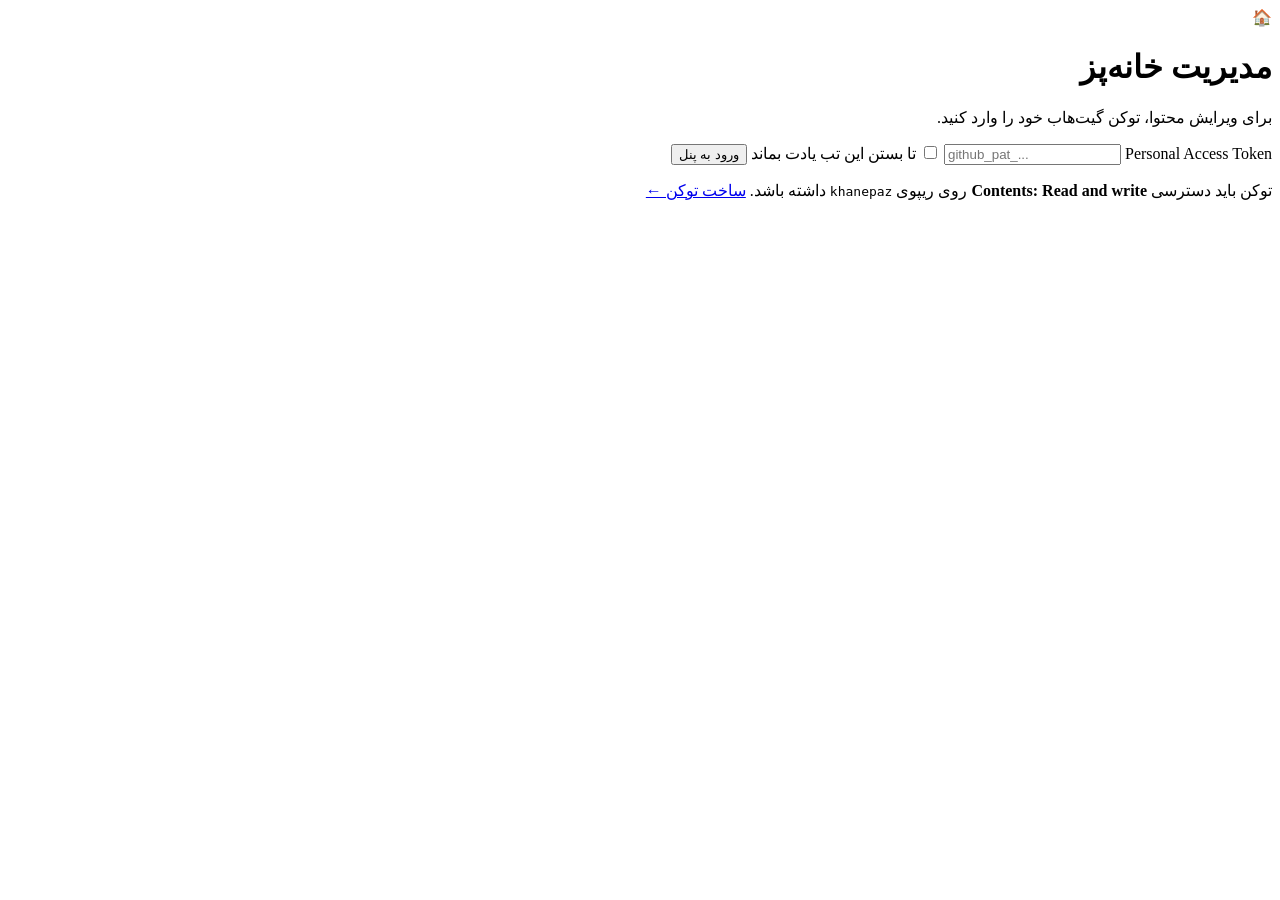
==== admin.html @ 80858856 "admin: fill admin.html panel UI" ====
<!DOCTYPE html>
<html lang="fa" dir="rtl">
<head>
  <meta charset="utf-8">
  <meta name="viewport" content="width=device-width, initial-scale=1">
  <title>مدیریت خانه‌پز</title>
  <meta name="robots" content="noindex,nofollow">
  <link rel="icon" href="assets/img/favicon.svg" type="image/svg+xml">
  <link rel="preconnect" href="https://fonts.googleapis.com">
  <link rel="preconnect" href="https://fonts.gstatic.com" crossorigin>
  <link href="https://fonts.googleapis.com/css2?family=Vazirmatn:wght@300;400;500;600;700;800&display=swap" rel="stylesheet">
  <link rel="stylesheet" href="assets/css/admin.css">
</head>
<body>
  <!-- Login -->
  <div id="loginScreen" class="login-screen">
    <div class="login-card">
      <div class="login-logo">
        <span class="logo-mark">🏠</span>
        <h1>مدیریت خانه‌پز</h1>
      </div>
      <p class="login-desc">برای ویرایش محتوا، توکن گیت‌هاب خود را وارد کنید.</p>
      <label class="field">
        <span>Personal Access Token</span>
        <input type="password" id="tokenInput" placeholder="github_pat_..." autocomplete="off" dir="ltr">
      </label>
      <label class="check">
        <input type="checkbox" id="rememberToken">
        <span>تا بستن این تب یادت بماند</span>
      </label>
      <button class="btn btn-primary" id="loginBtn">ورود به پنل</button>
      <p class="login-hint">
        توکن باید دسترسی <strong>Contents: Read and write</strong> روی ریپوی <code>khanepaz</code> داشته باشد.
        <a href="https://github.com/settings/tokens?type=beta" target="_blank" rel="noopener">ساخت توکن ←</a>
      </p>
      <p id="loginError" class="error" hidden></p>
    </div>
  </div>

  <!-- App -->
  <div id="app" class="app" hidden>
    <aside class="sidebar">
      <div class="sb-brand">
        <span>🏠</span>
        <strong>خانه‌پز</strong>
      </div>
      <nav class="sb-nav" id="sbNav">
        <button data-tab="dashboard" class="active">داشبورد</button>
        <button data-tab="recipes">دستورها</button>
        <button data-tab="categories">دسته‌بندی‌ها</button>
        <button data-tab="carousel">کاروسل</button>
        <button data-tab="tutorials">آموزش‌ها</button>
        <button data-tab="gallery">گالری</button>
        <button data-tab="comments">نظرات</button>
        <button data-tab="site">تنظیمات سایت</button>
      </nav>
      <div class="sb-foot">
        <a href="index.html" target="_blank" class="btn btn-ghost btn-sm">مشاهده سایت</a>
        <button class="btn btn-ghost btn-sm" id="logoutBtn">خروج</button>
      </div>
    </aside>

    <main class="main">
      <header class="topbar">
        <h2 id="pageTitle">داشبورد</h2>
        <div class="topbar-actions">
          <span id="saveStatus" class="status"></span>
          <button class="btn btn-primary" id="saveAllBtn" hidden>ذخیره تغییرات</button>
        </div>
      </header>

      <div class="content" id="content">
        <!-- filled by JS -->
      </div>
    </main>
  </div>

  <!-- Modal -->
  <div class="modal" id="modal" hidden>
    <div class="modal-backdrop" data-close></div>
    <div class="modal-box" id="modalBox"></div>
  </div>

  <div class="toast" id="toast" role="status"></div>

  <script src="assets/js/admin.js"></script>
</body>
</html>
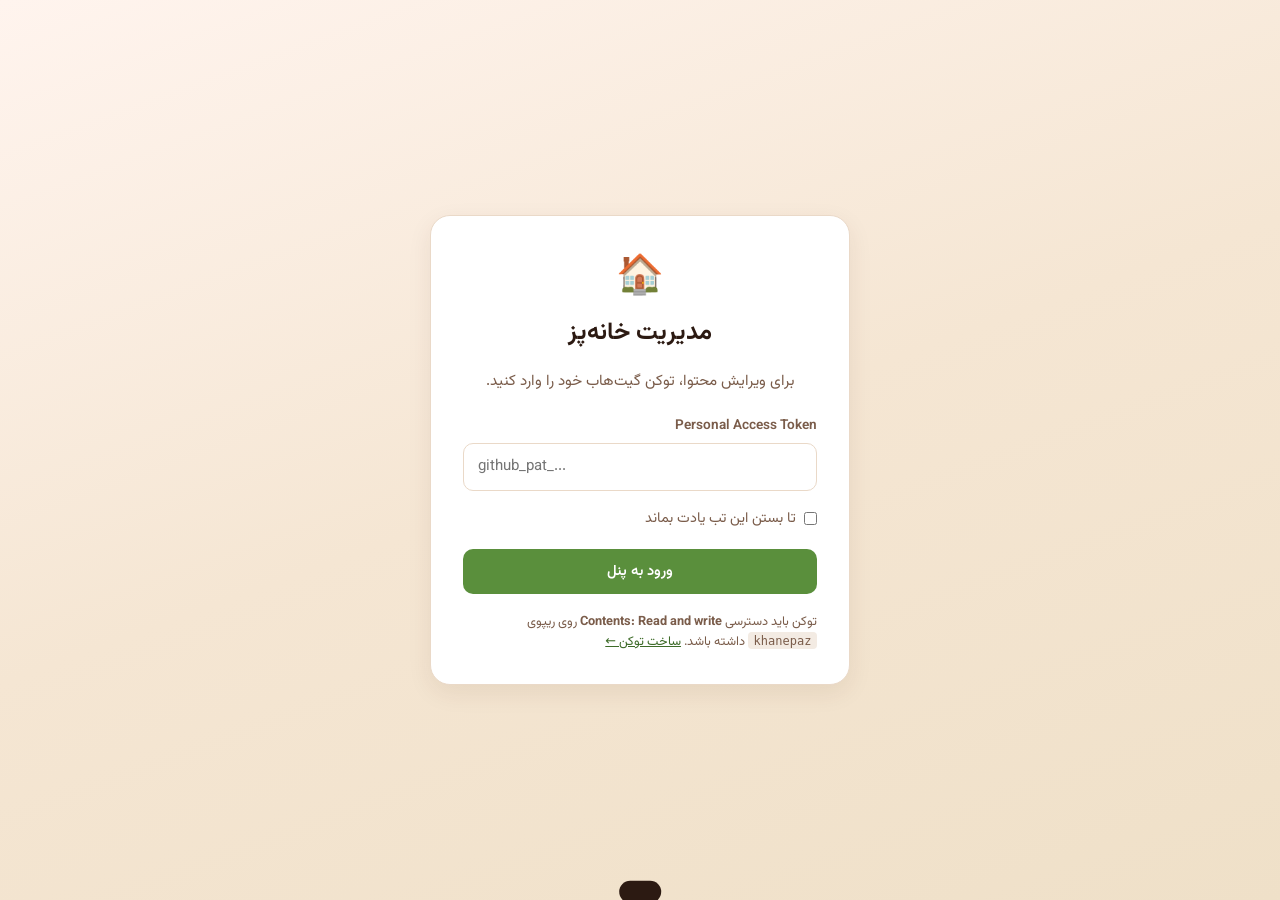
==== commit d3d35450: "admin: wrap token input in form (fix browser warning)" ====
--- a/admin.html
+++ b/admin.html
@@ -12,7 +12,6 @@
   <link rel="stylesheet" href="assets/css/admin.css">
 </head>
 <body>
-  <!-- Login -->
   <div id="loginScreen" class="login-screen">
     <div class="login-card">
       <div class="login-logo">
@@ -20,15 +19,17 @@
         <h1>مدیریت خانه‌پز</h1>
       </div>
       <p class="login-desc">برای ویرایش محتوا، توکن گیت‌هاب خود را وارد کنید.</p>
-      <label class="field">
-        <span>Personal Access Token</span>
-        <input type="password" id="tokenInput" placeholder="github_pat_..." autocomplete="off" dir="ltr">
-      </label>
-      <label class="check">
-        <input type="checkbox" id="rememberToken">
-        <span>تا بستن این تب یادت بماند</span>
-      </label>
-      <button class="btn btn-primary" id="loginBtn">ورود به پنل</button>
+      <form id="loginForm" autocomplete="off">
+        <label class="field">
+          <span>Personal Access Token</span>
+          <input type="password" id="tokenInput" name="token" placeholder="github_pat_..." autocomplete="off" dir="ltr">
+        </label>
+        <label class="check">
+          <input type="checkbox" id="rememberToken">
+          <span>تا بستن این تب یادت بماند</span>
+        </label>
+        <button type="submit" class="btn btn-primary" id="loginBtn">ورود به پنل</button>
+      </form>
       <p class="login-hint">
         توکن باید دسترسی <strong>Contents: Read and write</strong> روی ریپوی <code>khanepaz</code> داشته باشد.
         <a href="https://github.com/settings/tokens?type=beta" target="_blank" rel="noopener">ساخت توکن ←</a>
@@ -37,7 +38,6 @@
     </div>
   </div>
 
-  <!-- App -->
   <div id="app" class="app" hidden>
     <aside class="sidebar">
       <div class="sb-brand">
@@ -45,18 +45,18 @@
         <strong>خانه‌پز</strong>
       </div>
       <nav class="sb-nav" id="sbNav">
-        <button data-tab="dashboard" class="active">داشبورد</button>
-        <button data-tab="recipes">دستورها</button>
-        <button data-tab="categories">دسته‌بندی‌ها</button>
-        <button data-tab="carousel">کاروسل</button>
-        <button data-tab="tutorials">آموزش‌ها</button>
-        <button data-tab="gallery">گالری</button>
-        <button data-tab="comments">نظرات</button>
-        <button data-tab="site">تنظیمات سایت</button>
+        <button type="button" data-tab="dashboard" class="active">داشبورد</button>
+        <button type="button" data-tab="recipes">دستورها</button>
+        <button type="button" data-tab="categories">دسته‌بندی‌ها</button>
+        <button type="button" data-tab="carousel">کاروسل</button>
+        <button type="button" data-tab="tutorials">آموزش‌ها</button>
+        <button type="button" data-tab="gallery">گالری</button>
+        <button type="button" data-tab="comments">نظرات</button>
+        <button type="button" data-tab="site">تنظیمات سایت</button>
       </nav>
       <div class="sb-foot">
         <a href="index.html" target="_blank" class="btn btn-ghost btn-sm">مشاهده سایت</a>
-        <button class="btn btn-ghost btn-sm" id="logoutBtn">خروج</button>
+        <button type="button" class="btn btn-ghost btn-sm" id="logoutBtn">خروج</button>
       </div>
     </aside>
 
@@ -65,17 +65,13 @@
         <h2 id="pageTitle">داشبورد</h2>
         <div class="topbar-actions">
           <span id="saveStatus" class="status"></span>
-          <button class="btn btn-primary" id="saveAllBtn" hidden>ذخیره تغییرات</button>
+          <button type="button" class="btn btn-primary" id="saveAllBtn" hidden>ذخیره تغییرات</button>
         </div>
       </header>
-
-      <div class="content" id="content">
-        <!-- filled by JS -->
-      </div>
+      <div class="content" id="content"></div>
     </main>
   </div>
 
-  <!-- Modal -->
   <div class="modal" id="modal" hidden>
     <div class="modal-backdrop" data-close></div>
     <div class="modal-box" id="modalBox"></div>
@@ -84,5 +80,11 @@
   <div class="toast" id="toast" role="status"></div>
 
   <script src="assets/js/admin.js"></script>
+  <script>
+    document.getElementById('loginForm').addEventListener('submit', function (e) {
+      e.preventDefault();
+      document.getElementById('loginBtn').click();
+    });
+  </script>
 </body>
 </html>
--- a/assets/css/admin.css
+++ b/assets/css/admin.css
@@ -0,0 +1,339 @@
+:root {
+  --bg: #faf6f1;
+  --card: #fff;
+  --text: #2c1a12;
+  --muted: #7a5c4a;
+  --border: #ead9c8;
+  --honey: #e0981a;
+  --rose: #d9587a;
+  --green: #5a8f3c;
+  --green-d: #3d6b28;
+  --danger: #c0392b;
+  --shadow: 0 8px 24px rgba(80, 40, 10, .08);
+  --radius: 14px;
+  --font: "Vazirmatn", system-ui, sans-serif;
+}
+
+* { box-sizing: border-box; margin: 0; padding: 0; }
+html, body { height: 100%; }
+body {
+  font-family: var(--font);
+  background: var(--bg);
+  color: var(--text);
+  line-height: 1.6;
+  font-size: 15px;
+}
+
+/* critical: class display must not override HTML hidden */
+[hidden] { display: none !important; }
+
+button, input, select, textarea { font: inherit; color: inherit; }
+button { cursor: pointer; border: none; background: none; }
+a { color: var(--green-d); }
+
+/* Login — fixed full-screen so nothing peeks underneath */
+.login-screen {
+  position: fixed;
+  inset: 0;
+  z-index: 50;
+  min-height: 100vh;
+  display: grid;
+  place-items: center;
+  padding: 1.5rem;
+  overflow: auto;
+  background: linear-gradient(160deg, #fff4ee 0%, #f5e6d3 50%, #efe0c8 100%);
+}
+.login-card {
+  width: min(420px, 100%);
+  background: var(--card);
+  border-radius: 20px;
+  padding: 2rem;
+  box-shadow: var(--shadow);
+  border: 1px solid var(--border);
+}
+.login-logo { text-align: center; margin-bottom: 1rem; }
+.login-logo .logo-mark { font-size: 2.4rem; }
+.login-logo h1 { font-size: 1.5rem; margin-top: .3rem; }
+.login-desc { color: var(--muted); text-align: center; margin-bottom: 1.4rem; font-size: .95rem; }
+.field { display: block; margin-bottom: 1rem; }
+.field span { display: block; font-size: .85rem; font-weight: 600; margin-bottom: .35rem; color: var(--muted); }
+.field input, .field select, .field textarea {
+  width: 100%;
+  padding: .7rem .9rem;
+  border: 1.5px solid var(--border);
+  border-radius: 10px;
+  background: #fff;
+  transition: border .15s;
+}
+.field input:focus, .field select:focus, .field textarea:focus {
+  outline: none;
+  border-color: var(--honey);
+}
+.check { display: flex; align-items: center; gap: .5rem; margin-bottom: 1.2rem; font-size: .9rem; color: var(--muted); }
+.login-hint { margin-top: 1.2rem; font-size: .8rem; color: var(--muted); line-height: 1.5; }
+.login-hint code { background: #f3ebe3; padding: .1rem .35rem; border-radius: 4px; font-size: .75rem; }
+.error { color: var(--danger); margin-top: .8rem; font-size: .9rem; }
+
+/* Buttons */
+.btn {
+  display: inline-flex;
+  align-items: center;
+  justify-content: center;
+  gap: .4rem;
+  padding: .65rem 1.2rem;
+  border-radius: 10px;
+  font-weight: 600;
+  font-size: .92rem;
+  transition: background .15s, transform .1s;
+}
+.btn:active { transform: scale(.98); }
+.btn-primary { background: var(--green); color: #fff; width: 100%; }
+.btn-primary:hover { background: var(--green-d); }
+.btn-primary:disabled { opacity: .55; cursor: not-allowed; }
+.btn-ghost {
+  background: transparent;
+  border: 1.5px solid var(--border);
+  color: var(--muted);
+}
+.btn-ghost:hover { border-color: var(--honey); color: var(--text); }
+.btn-danger { background: #fdecea; color: var(--danger); }
+.btn-danger:hover { background: #fadbd8; }
+.btn-sm { padding: .4rem .75rem; font-size: .82rem; }
+.btn-icon { padding: .4rem; border-radius: 8px; }
+.btn-icon:hover { background: #f3ebe3; }
+
+/* App layout */
+.app { display: flex; min-height: 100vh; }
+.sidebar {
+  width: 220px;
+  background: #2c1a12;
+  color: #f5e6d3;
+  display: flex;
+  flex-direction: column;
+  flex-shrink: 0;
+  position: sticky;
+  top: 0;
+  height: 100vh;
+}
+.sb-brand {
+  display: flex;
+  align-items: center;
+  gap: .6rem;
+  padding: 1.3rem 1.2rem;
+  font-size: 1.15rem;
+  border-bottom: 1px solid rgba(255,255,255,.08);
+}
+.sb-nav { flex: 1; padding: .8rem .6rem; display: flex; flex-direction: column; gap: .2rem; }
+.sb-nav button {
+  text-align: right;
+  padding: .65rem .9rem;
+  border-radius: 10px;
+  color: #d4bba5;
+  font-weight: 500;
+  transition: background .15s, color .15s;
+}
+.sb-nav button:hover { background: rgba(255,255,255,.06); color: #fff; }
+.sb-nav button.active { background: var(--honey); color: #2c1a12; font-weight: 700; }
+.sb-foot { padding: 1rem; display: flex; flex-direction: column; gap: .4rem; border-top: 1px solid rgba(255,255,255,.08); }
+.sb-foot .btn-ghost { border-color: rgba(255,255,255,.15); color: #d4bba5; }
+.sb-foot .btn-ghost:hover { border-color: var(--honey); color: #fff; }
+
+.main { flex: 1; min-width: 0; display: flex; flex-direction: column; }
+.topbar {
+  display: flex;
+  align-items: center;
+  justify-content: space-between;
+  padding: 1rem 1.5rem;
+  background: var(--card);
+  border-bottom: 1px solid var(--border);
+  position: sticky;
+  top: 0;
+  z-index: 10;
+}
+.topbar h2 { font-size: 1.2rem; }
+.topbar-actions { display: flex; align-items: center; gap: .8rem; }
+.status { font-size: .85rem; color: var(--muted); }
+.status.dirty { color: var(--honey); font-weight: 600; }
+.status.ok { color: var(--green); }
+
+.content { padding: 1.5rem; flex: 1; }
+
+.card {
+  background: var(--card);
+  border: 1px solid var(--border);
+  border-radius: var(--radius);
+  padding: 1.2rem;
+  box-shadow: var(--shadow);
+  margin-bottom: 1rem;
+}
+.card-h {
+  display: flex;
+  align-items: center;
+  justify-content: space-between;
+  margin-bottom: 1rem;
+  gap: .8rem;
+  flex-wrap: wrap;
+}
+.card-h h3 { font-size: 1.05rem; }
+
+.stats {
+  display: grid;
+  grid-template-columns: repeat(auto-fill, minmax(140px, 1fr));
+  gap: .8rem;
+  margin-bottom: 1.5rem;
+}
+.stat {
+  background: var(--card);
+  border: 1px solid var(--border);
+  border-radius: var(--radius);
+  padding: 1rem;
+  text-align: center;
+}
+.stat b { display: block; font-size: 1.6rem; color: var(--honey); }
+.stat span { font-size: .85rem; color: var(--muted); }
+
+.table-wrap { overflow-x: auto; }
+table {
+  width: 100%;
+  border-collapse: collapse;
+  font-size: .9rem;
+}
+th, td {
+  text-align: right;
+  padding: .65rem .7rem;
+  border-bottom: 1px solid var(--border);
+  vertical-align: middle;
+}
+th { font-weight: 600; color: var(--muted); font-size: .8rem; background: #faf6f1; }
+tr:hover td { background: #fffbf7; }
+.actions { display: flex; gap: .3rem; flex-wrap: wrap; }
+.badge {
+  display: inline-block;
+  padding: .15rem .5rem;
+  border-radius: 6px;
+  font-size: .75rem;
+  font-weight: 600;
+  background: #f3ebe3;
+  color: var(--muted);
+}
+.badge.featured { background: #fef3c7; color: #92400e; }
+.badge.ok { background: #dcfce7; color: #166534; }
+
+.form-grid {
+  display: grid;
+  grid-template-columns: 1fr 1fr;
+  gap: 1rem;
+}
+.form-grid .full { grid-column: 1 / -1; }
+@media (max-width: 700px) {
+  .form-grid { grid-template-columns: 1fr; }
+}
+
+.list-editor {
+  border: 1.5px solid var(--border);
+  border-radius: 10px;
+  padding: .6rem;
+  background: #fff;
+}
+.list-editor .row {
+  display: flex;
+  gap: .4rem;
+  margin-bottom: .4rem;
+  align-items: center;
+}
+.list-editor input { flex: 1; padding: .5rem .7rem; border: 1px solid var(--border); border-radius: 8px; }
+.list-editor .btn-icon { color: var(--danger); }
+
+.modal {
+  position: fixed;
+  inset: 0;
+  z-index: 100;
+  display: flex;
+  align-items: flex-start;
+  justify-content: center;
+  padding: 2rem 1rem;
+  overflow-y: auto;
+}
+.modal[hidden] { display: none !important; }
+.modal-backdrop {
+  position: fixed;
+  inset: 0;
+  background: rgba(44, 26, 18, .45);
+}
+.modal-box {
+  position: relative;
+  width: min(720px, 100%);
+  background: var(--card);
+  border-radius: 18px;
+  padding: 1.5rem;
+  box-shadow: 0 20px 50px rgba(0,0,0,.2);
+  margin: auto;
+}
+.modal-box h3 { margin-bottom: 1rem; font-size: 1.15rem; }
+.modal-actions {
+  display: flex;
+  gap: .6rem;
+  justify-content: flex-end;
+  margin-top: 1.4rem;
+  flex-wrap: wrap;
+}
+
+.toast {
+  position: fixed;
+  bottom: 1.5rem;
+  left: 50%;
+  transform: translateX(-50%) translateY(120%);
+  background: #2c1a12;
+  color: #fff;
+  padding: .7rem 1.3rem;
+  border-radius: 12px;
+  font-size: .9rem;
+  z-index: 200;
+  transition: transform .25s;
+  max-width: 90vw;
+  text-align: center;
+}
+.toast.show { transform: translateX(-50%) translateY(0); }
+.toast.err { background: var(--danger); }
+
+.empty {
+  text-align: center;
+  padding: 2.5rem 1rem;
+  color: var(--muted);
+}
+.empty p { margin-bottom: .8rem; }
+
+.img-preview {
+  width: 64px;
+  height: 64px;
+  object-fit: cover;
+  border-radius: 8px;
+  border: 1px solid var(--border);
+  background: #f3ebe3;
+}
+.art-preview {
+  width: 48px;
+  height: 48px;
+  border-radius: 10px;
+  display: grid;
+  place-items: center;
+  font-size: 1.4rem;
+  color: #fff;
+}
+
+@media (max-width: 800px) {
+  .app { flex-direction: column; }
+  .sidebar {
+    width: 100%;
+    height: auto;
+    position: relative;
+  }
+  .sb-nav {
+    flex-direction: row;
+    overflow-x: auto;
+    padding: .5rem;
+    gap: .3rem;
+  }
+  .sb-nav button { white-space: nowrap; font-size: .82rem; padding: .5rem .7rem; }
+  .sb-foot { flex-direction: row; }
+}
